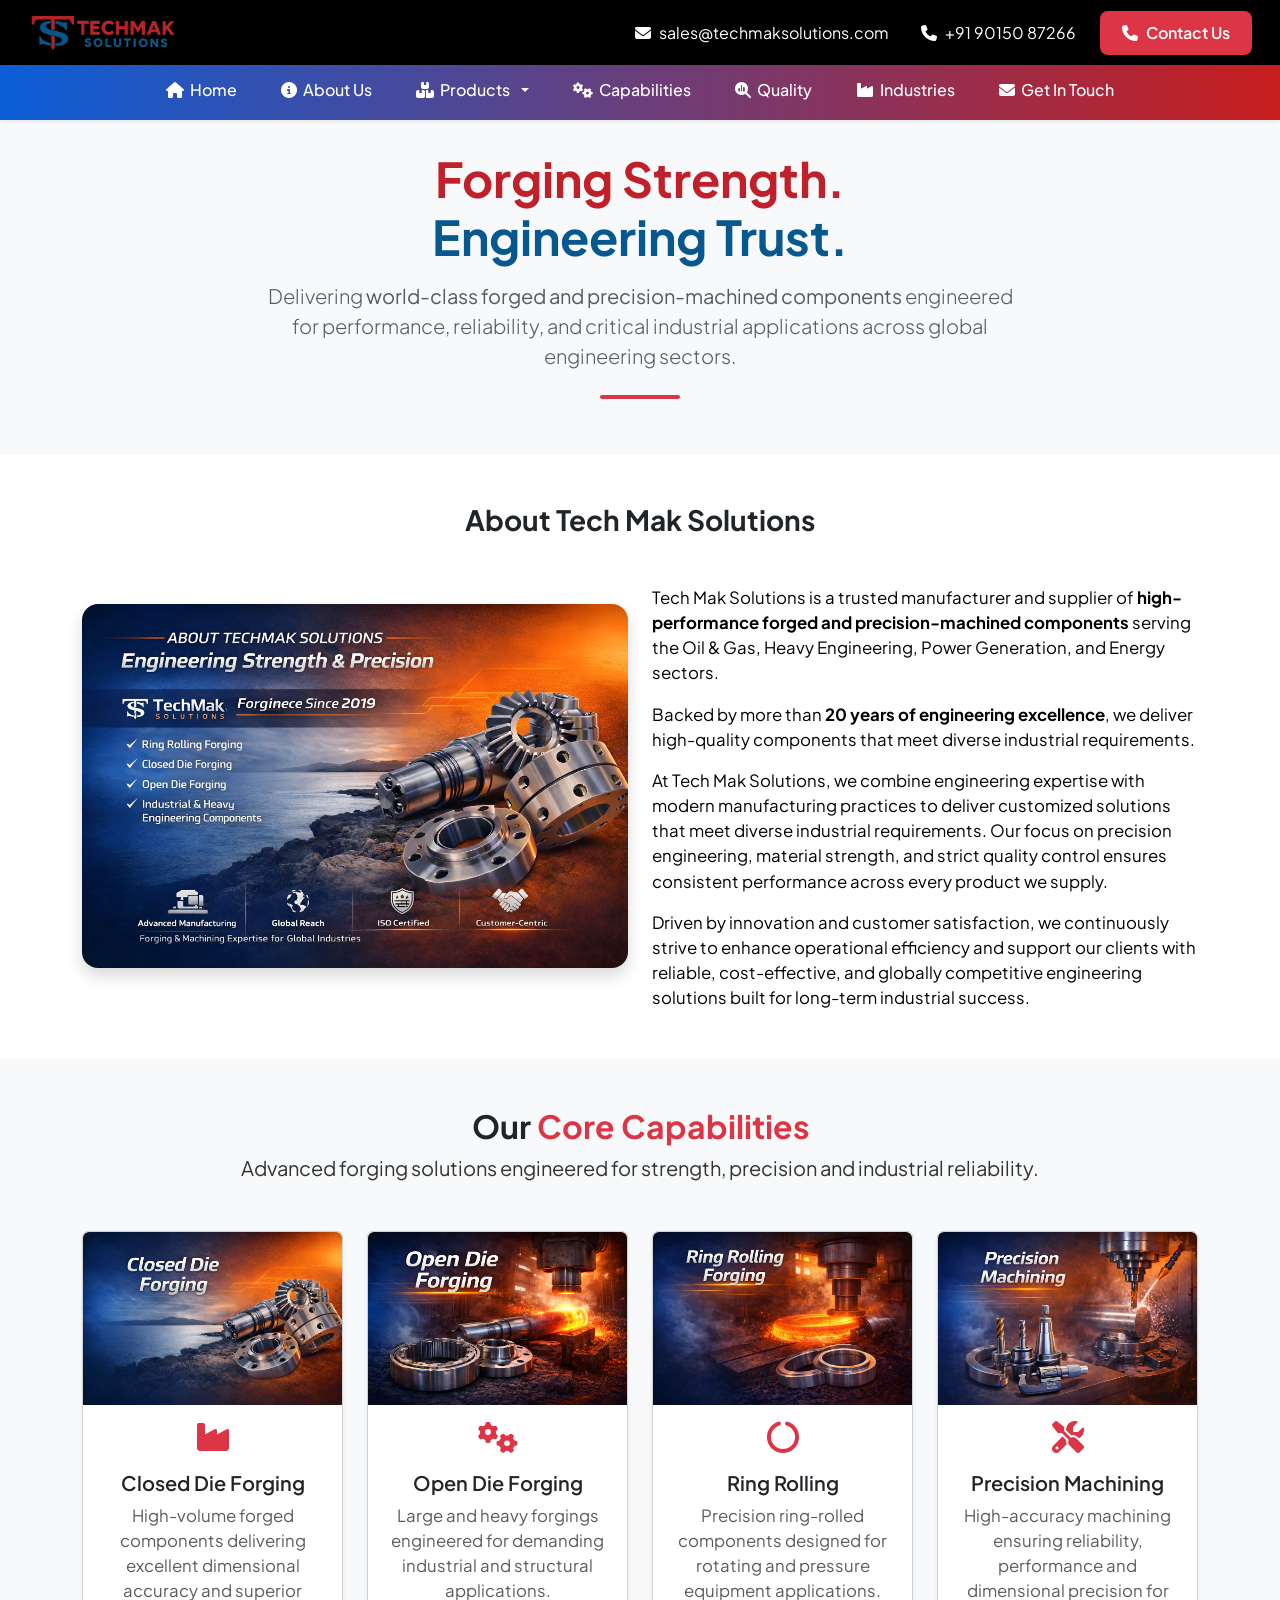
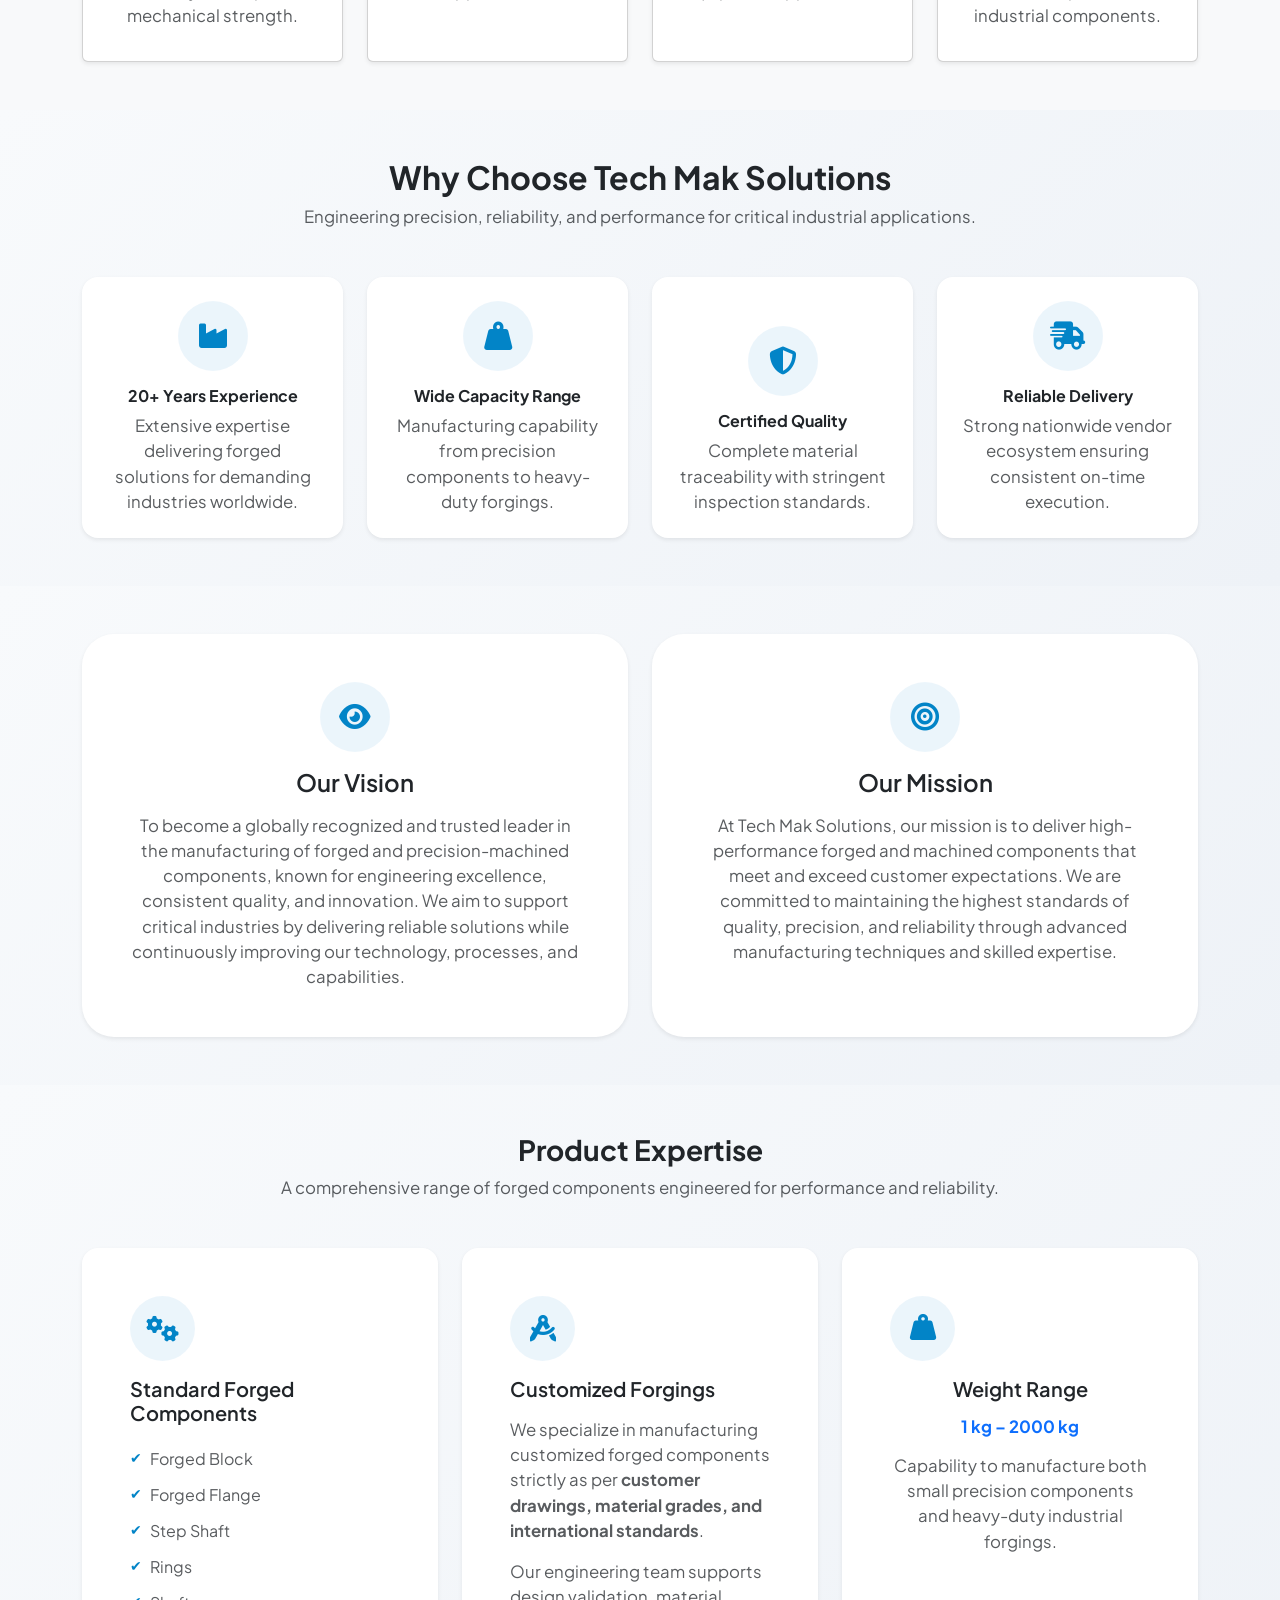
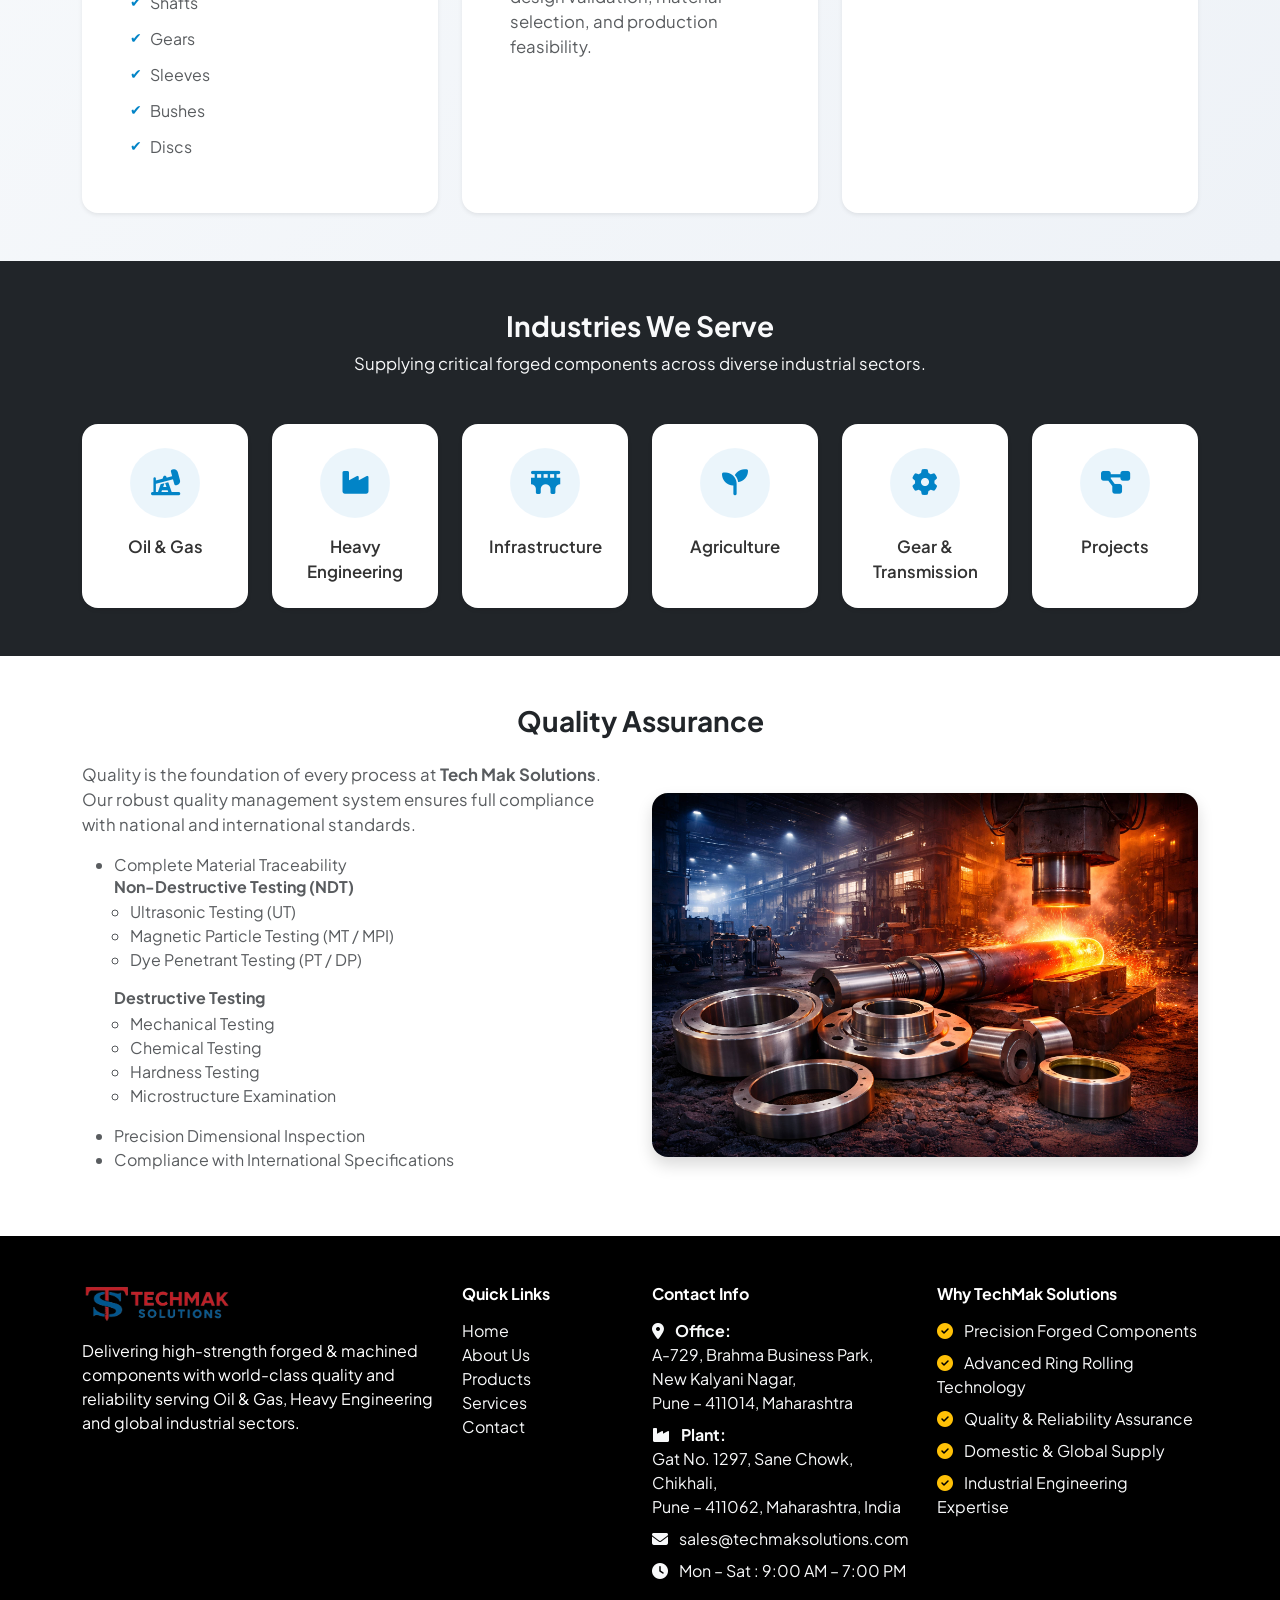
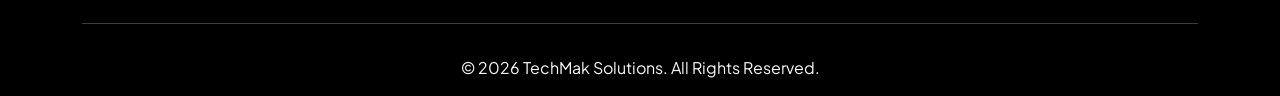
==== about-us.html @ 3b1898fa "Initial commit" ====
<!DOCTYPE html>
<html lang="en">

<head>
    <meta charset="UTF-8">
    <meta name="viewport" content="width=device-width, initial-scale=1.0">

    <title>Tech Mak Solutions – High-Strength Forged & Machined Components with World-Class Quality</title>

    <!-- Favicon -->
    <link rel="icon" type="image/png" sizes="32x32" href="./images/favicon.png">

    <!-- Bootstrap CSS -->
    <link href="https://cdn.jsdelivr.net/npm/bootstrap@5.3.3/dist/css/bootstrap.min.css" rel="stylesheet">

    <!-- Font Awesome -->
    <link rel="stylesheet" href="https://cdnjs.cloudflare.com/ajax/libs/font-awesome/6.5.1/css/all.min.css">

    <!-- Google Font -->
    <link href="https://fonts.googleapis.com/css2?family=Nunito:wght@700&display=swap" rel="stylesheet">
    <link href="https://fonts.googleapis.com/css2?family=Plus+Jakarta+Sans:wght@300;400;500;600;700&display=swap"
        rel="stylesheet">
    <!-- Custom CSS -->
    <link rel="stylesheet" href="./style.css">
    <style>
        /* Premium Background */
        .why-section {
            background: linear-gradient(135deg, #f8fafc, #eef2f7);
        }

        /* Card Design */
        .why-card {
            transition: all .4s ease;
            border: none;
            border-radius: 16px;
        }

        /* Hover Animation */
        .why-card:hover {
            transform: translateY(-10px);
            box-shadow: 0 20px 45px rgba(0, 0, 0, 0.12);
        }

        /* Icon Circle */
        .icon-box {
            width: 70px;
            height: 70px;
            margin: auto;
            display: flex;
            align-items: center;
            justify-content: center;
            border-radius: 50%;
            background: rgba(2, 132, 199, 0.08);
            font-size: 28px;
            color: #0284C7;
            margin-bottom: 15px;
            transition: .4s;
        }

        .why-card:hover .icon-box {
            background: #0284C7;
            color: #fff;
            transform: rotateY(180deg);
        }

        /* Fade Animation */
        .fade-up {
            opacity: 0;
            transform: translateY(40px);
            animation: fadeUp 1s ease forwards;
        }

        .fade-up:nth-child(2) {
            animation-delay: .2s;
        }

        .fade-up:nth-child(3) {
            animation-delay: .4s;
        }

        .fade-up:nth-child(4) {
            animation-delay: .6s;
        }

        @keyframes fadeUp {
            to {
                opacity: 1;
                transform: translateY(0);
            }
        }
    </style>
    <style>
        /* Premium Card */
        .about-card {
            border-radius: 16px;
            transition: all .4s ease;
        }

        .about-card:hover {
            transform: translateY(-10px);
            box-shadow: 0 20px 45px rgba(0, 0, 0, 0.12);
        }

        /* Icon Circle */
        .vm-icon {
            width: 70px;
            height: 70px;
            margin: auto;
            border-radius: 50%;
            display: flex;
            align-items: center;
            justify-content: center;
            background: rgba(2, 132, 199, 0.08);
            color: #0284C7;
            font-size: 28px;
            transition: .4s;
        }

        .about-card:hover .vm-icon {
            background: #0284C7;
            color: #fff;
            transform: scale(1.1);
        }

        /* Animation */
        .fade-up {
            opacity: 0;
            transform: translateY(40px);
            animation: fadeUp 1s ease forwards;
        }

        .fade-up:nth-child(2) {
            animation-delay: .3s;
        }

        @keyframes fadeUp {
            to {
                opacity: 1;
                transform: translateY(0);
            }
        }
    </style>
    <style>
        /* Card */
        .section-card {
            transition: all .4s ease;
            border-radius: 18px;
        }

        .section-card:hover {
            transform: translateY(-10px);
            box-shadow: 0 20px 45px rgba(0, 0, 0, 0.12);
        }

        /* Icon */
        .expert-icon {
            width: 65px;
            height: 65px;
            border-radius: 50%;
            display: flex;
            align-items: center;
            justify-content: center;
            background: rgba(2, 132, 199, 0.08);
            color: #0284C7;
            font-size: 26px;
            transition: .4s;
        }

        .section-card:hover .expert-icon {
            background: #0284C7;
            color: #fff;
            transform: scale(1.1);
        }

        /* List Style */
        .expertise-list li {
            padding: 6px 0;
            position: relative;
            padding-left: 20px;
        }

        .expertise-list li::before {
            content: "✔";
            position: absolute;
            left: 0;
            color: #0284C7;
            font-size: 14px;
        }

        /* Animation */
        .fade-up {
            opacity: 0;
            transform: translateY(40px);
            animation: fadeUp 1s ease forwards;
        }

        .fade-up:nth-child(2) {
            animation-delay: .2s;
        }

        .fade-up:nth-child(3) {
            animation-delay: .4s;
        }

        @keyframes fadeUp {
            to {
                opacity: 1;
                transform: translateY(0);
            }
        }
    </style>

    <style>
        /* CARD */
        .industry-card {
            transition: all .4s ease;
            border-radius: 18px;
        }

        .industry-card:hover {
            transform: translateY(-10px);
            box-shadow: 0 18px 45px rgba(0, 0, 0, 0.12);
        }

        /* ICON STYLE */
        .industry-icon {
            width: 70px;
            height: 70px;
            margin: auto;
            border-radius: 50%;
            display: flex;
            align-items: center;
            justify-content: center;
            font-size: 26px;
            color: #0284C7;
            background: rgba(2, 132, 199, 0.08);
            transition: .4s;
        }

        .industry-card:hover .industry-icon {
            background: #0284C7;
            color: #fff;
            transform: scale(1.1);
        }

        /* ANIMATION */
        .fade-up {
            opacity: 0;
            transform: translateY(40px);
            animation: fadeUp 1s ease forwards;
        }

        .fade-up:nth-child(2) {
            animation-delay: .1s;
        }

        .fade-up:nth-child(3) {
            animation-delay: .2s;
        }

        .fade-up:nth-child(4) {
            animation-delay: .3s;
        }

        .fade-up:nth-child(5) {
            animation-delay: .4s;
        }

        .fade-up:nth-child(6) {
            animation-delay: .5s;
        }

        @keyframes fadeUp {
            to {
                opacity: 1;
                transform: translateY(0);
            }
        }
    </style>

</head>

<body>

    <!-- ================= TOP HEADER ================= -->
    <header id="topHeader" class="bg-black fixed-top">
        <div class="container-fluid">
            <nav class="navbar navbar-expand-lg navbar-dark">
                <a class="navbar-brand" href="./index.html">
                    <img src="./images/logo.png" alt="Logo" width="150" height="40">
                </a>

                <button id="navbarToggler" class="navbar-toggler" type="button" data-bs-toggle="collapse"
                    data-bs-target="#topNav" aria-controls="topNav" aria-expanded="false"
                    aria-label="Toggle navigation">
                    <i class="fa-solid fa-bars"></i>
                </button>

                <div class="collapse navbar-collapse justify-content-end" id="topNav">
                    <div class="navbar-nav text-center text-lg-start gap-2 gap-lg-3">
                        <a href="mailto:info@apexitsolution.in" class="nav-link text-white">
                            <i class="fa-solid fa-envelope"></i> sales@techmaksolutions.com
                        </a>
                        <!-- <a href="mailto:hr@apexitsolution.in" class="nav-link text-white">
                            <i class="fa-solid fa-envelope"></i> hr@teckmaksolution.com
                        </a> -->
                        <a href="tel:+918956889634" class="nav-link text-white">
                            <i class="fa-solid fa-phone"></i> +91 90150 87266
                        </a>
                        <!-- <a href="tel:+918010410293" class="nav-link text-white">
                            <i class="fa-solid fa-phone"></i> +91 XXXXX XXXXX
                        </a> -->
                        <a href="./contact.html" class="btn btn-danger">
                            <i class="fa-solid fa-phone"></i> Contact Us
                        </a>
                    </div>
                </div>
            </nav>
        </div>
    </header>

    <!-- Spacer for fixed header -->
    <div style="height:70px"></div>

    <!-- ================= BOTTOM NAVBAR ================= -->
    <header id="bottomHeader" class="bg-white shadow-sm">
        <div class="container">
            <nav class="navbar navbar-expand-lg navbar-light">
                <!-- Mobile Toggle Button -->
                <button class="navbar-toggler ms-auto" type="button" data-bs-toggle="collapse"
                    data-bs-target="#navbarNav" aria-controls="navbarNav" aria-expanded="false"
                    aria-label="Toggle navigation">
                    <span class="navbar-toggler-icon"></span>
                </button>

                <!-- Navbar Links -->
                <div class="collapse navbar-collapse justify-content-center" id="navbarNav">
                    <ul class="navbar-nav gap-2 gap-lg-3">

                        <!-- Home -->
                        <li class="nav-item">
                            <a class="nav-link text-white" href="index.html">
                                <i class="fa-solid fa-house"></i> Home
                            </a>
                        </li>

                        <!-- About Us -->
                        <li class="nav-item">
                            <a class="nav-link text-white" href="about-us.html">
                                <i class="fa-solid fa-info-circle"></i> About Us
                            </a>
                        </li>

                        <!-- Products (Dropdown) -->
                        <li class="nav-item dropdown">
                            <a class="nav-link dropdown-toggle text-white" href="products.html" id="productsDropdown"
                                role="button" data-bs-toggle="dropdown" aria-expanded="false">
                                <i class="fa-solid fa-boxes-stacked"></i> Products
                            </a>

                            <ul class="dropdown-menu">
                                <li>
                                    <a class="dropdown-item" href="./products/closed-die-forging.html">
                                        Closed Die Forging
                                    </a>
                                </li>
                                <li>
                                    <a class="dropdown-item" href="./products/open-die-forging.html">
                                        Open Die Forging
                                    </a>
                                </li>
                                <li>
                                    <a class="dropdown-item" href="./products/ring-rolling.html">
                                        Ring Rolling Components
                                    </a>
                                </li>
                                <li>
                                    <a class="dropdown-item" href="./products/machined-components.html">
                                        Machined Components
                                    </a>
                                </li>
                                <!-- <li>
                                    <a class="dropdown-item" href="./products/oil-gas-sector-components.html">
                                        Oil & Gas Sector Components
                                    </a>
                                </li> -->

                                <!-- <li>
                                    <a class="dropdown-item" href="./products/material-grades.html">
                                        Material Grades
                                    </a>
                                </li> -->
                            </ul>
                        </li>


                        <!-- capabilities -->
                        <li class="nav-item">
                            <a class="nav-link text-white" href="capabilities.html">
                                <i class="fa-solid fa-cogs"></i> Capabilities
                            </a>
                        </li>
                        <!-- Quality -->
                        <li class="nav-item">
                            <a class="nav-link text-white" href="quality.html">
                                <i class="fa-solid fa-magnifying-glass-chart"></i> Quality
                            </a>
                        </li>



                        <!-- Industries -->
                        <li class="nav-item">
                            <a class="nav-link text-white" href="industries.html">
                                <i class="fa-solid fa-industry"></i> Industries
                            </a>
                        </li>

                        <!-- Contact / Get In Touch -->
                        <li class="nav-item">
                            <a class="nav-link text-white" href="contact.html">
                                <i class="fa-solid fa-envelope"></i> Get In Touch
                            </a>
                        </li>



                    </ul>
                </div>

            </nav>
        </div>
    </header>



    <!-- HERO ABOUT -->
    <section class="about-hero py-5 bg-light mt-4">
        <div class="container text-center py-2">

            <h1 class="display-4 fw-bold mb-3">
                <span class="text" style="color: #C02029;">Forging Strength.</span><br>
                <span class="text" style="color: #06588F;">Engineering Trust.</span>
            </h1>

            <p class="lead fs-5 text-muted mx-auto" style="max-width:750px;">
                Delivering <strong>world-class forged and precision-machined components</strong>
                engineered for performance, reliability, and critical industrial applications
                across global engineering sectors.
            </p>

            <!-- Premium Divider -->
            <div class="mx-auto mt-4" style="width:80px;height:4px;background:#dc3545;border-radius:10px;">
            </div>

        </div>
    </section>

    <!-- ABOUT INTRO -->
    <section class="py-5">
        <div class="container">
            <div class="row align-items-center">
                <h3 class="fw-bold text-center mb-5">
                    About Tech Mak Solutions
                </h3>
                <div class="col-lg-6 mb-4">
                    <img src="images/aboutpage-img.jpeg" class="img-fluid rounded-4 shadow" alt="Forging Industry">
                </div>

                <div class="col-lg-6">



                    <!-- Existing Content -->
                    <p class="text-black">
                        Tech Mak Solutions is a trusted manufacturer and supplier of
                        <strong>high-performance forged and precision-machined components</strong>
                        serving the Oil & Gas, Heavy Engineering, Power Generation, and Energy sectors.
                    </p>

                    <p class="text-black">
                        Backed by more than <strong>20 years of engineering excellence</strong>,
                        we deliver high-quality components that meet diverse industrial requirements.
                    </p>

                    <!-- <p class="text-black">
                        Our advanced forging facilities and strong vendor network across India
                        enable us to provide <strong>superior quality, competitive pricing,
                            and on-time delivery</strong>.
                    </p> -->

                    <!-- Added Premium Content -->
                    <p class="text-black">
                        At Tech Mak Solutions, we combine engineering expertise with modern
                        manufacturing practices to deliver customized solutions that meet
                        diverse industrial requirements. Our focus on precision engineering,
                        material strength, and strict quality control ensures consistent
                        performance across every product we supply.
                    </p>

                    <p class=" text-black mb-0">
                        Driven by innovation and customer satisfaction, we continuously strive
                        to enhance operational efficiency and support our clients with reliable,
                        cost-effective, and globally competitive engineering solutions built
                        for long-term industrial success.
                    </p>

                </div>
            </div>
        </div>
    </section>

    <!-- CAPABILITIES -->
    <section class="py-5 bg-light">

        <div class="container text-center mb-5">
            <h2 class="fw-bold">
                Our <span class="text-danger">Core Capabilities</span>
            </h2>
            <p class=" fs-5">
                Advanced forging solutions engineered for strength,
                precision and industrial reliability.
            </p>
        </div>

        <div class="container">
            <div class="row g-4">

                <!-- Card 1 -->
                <div class="col-md-6 col-lg-3">
                    <div class="card border-1 rounded shadow-sm h-100">

                        <img src="./images/Core Capabilities-2.jpeg" class="card-img-top rounded-top"
                            alt="Closed Die Forging">

                        <div class="card-body text-center">

                            <div class="mb-3">
                                <i class="fa-solid fa-industry fs-2 text-danger"></i>
                            </div>

                            <h5 class="fw-semibold">
                                Closed Die Forging
                            </h5>

                            <p class="text-muted small">
                                High-volume forged components delivering
                                excellent dimensional accuracy and superior
                                mechanical strength.
                            </p>

                        </div>
                    </div>
                </div>

                <!-- Card 2 -->
                <div class="col-md-6 col-lg-3">
                    <div class="card border-1 shadow-sm h-100">

                        <img src="images/Core Capabilities-1.jpeg" class="card-img-top rounded-top"
                            alt="Open Die Forging">

                        <div class="card-body text-center">

                            <div class="mb-3">
                                <i class="fa-solid fa-gears fs-2 text-danger"></i>
                            </div>

                            <h5 class="fw-semibold">
                                Open Die Forging
                            </h5>

                            <p class="text-muted small">
                                Large and heavy forgings engineered for
                                demanding industrial and structural
                                applications.
                            </p>

                        </div>
                    </div>
                </div>

                <!-- Card 3 -->
                <div class="col-md-6 col-lg-3">
                    <div class="card border-1 shadow-sm h-100">

                        <img src="images/Core Capabilities-3.jpeg" class="card-img-top rounded-top" alt="Ring Rolling">

                        <div class="card-body text-center">

                            <div class="mb-3">
                                <i class="fa-solid fa-circle-notch fs-2 text-danger"></i>
                            </div>

                            <h5 class="fw-semibold">
                                Ring Rolling
                            </h5>

                            <p class="text-muted small">
                                Precision ring-rolled components designed
                                for rotating and pressure equipment
                                applications.
                            </p>

                        </div>
                    </div>
                </div>

                <!-- Card 4 -->
                <div class="col-md-6 col-lg-3">
                    <div class="card border-1 shadow-sm h-100">

                        <img src="images/Core Capabilities-4.jpeg" class="card-img-top rounded-top" alt="Machining">

                        <div class="card-body text-center">

                            <div class="mb-3">
                                <i class="fa-solid fa-screwdriver-wrench fs-2 text-danger"></i>
                            </div>

                            <h5 class="fw-semibold">
                                Precision Machining
                            </h5>

                            <p class="text-muted small">
                                High-accuracy machining ensuring reliability,
                                performance and dimensional precision for
                                industrial components.
                            </p>

                        </div>
                    </div>
                </div>

            </div>
        </div>

    </section>

    <!-- WHY CHOOSE US -->
    <section class="py-5 why-section">

        <div class="container text-center mb-5">
            <h2 class="fw-bold">Why Choose Tech Mak Solutions</h2>
            <p class="text-muted">
                Engineering precision, reliability, and performance for critical industrial applications.
            </p>
        </div>

        <div class="container">
            <div class="row g-4 text-center">

                <!-- Card 1 -->
                <div class="col-12 col-sm-6 col-lg-3 fade-up">
                    <div class="card why-card h-100 shadow-sm p-4">
                        <div class="icon-box">
                            <i class="fa-solid fa-industry"></i>
                        </div>
                        <h6 class="fw-bold">20+ Years Experience</h6>
                        <p class="text-muted small mb-0">
                            Extensive expertise delivering forged solutions for demanding industries worldwide.
                        </p>
                    </div>
                </div>

                <!-- Card 2 -->
                <div class="col-12 col-sm-6 col-lg-3 fade-up">
                    <div class="card why-card h-100 shadow-sm p-4">
                        <div class="icon-box">
                            <i class="fa-solid fa-weight-hanging"></i>
                        </div>
                        <h6 class="fw-bold">Wide Capacity Range</h6>
                        <p class="text-muted small mb-0">
                            Manufacturing capability from precision components to heavy-duty forgings.

                        </p>
                    </div>
                </div>

                <!-- Card 3 -->
                <div class="col-12 col-sm-6 col-lg-3 fade-up">
                    <div class="card why-card h-100 shadow-sm p-4">
                        <div class="icon-box">
                            <i class="fa-solid fa-shield-halved"></i>
                        </div>
                        <h6 class="fw-bold">Certified Quality</h6>
                        <p class="text-muted small mb-0">
                            Complete material traceability with stringent inspection standards.
                        </p>
                    </div>
                </div>

                <!-- Card 4 -->
                <div class="col-12 col-sm-6 col-lg-3 fade-up">
                    <div class="card why-card h-100 shadow-sm p-4">
                        <div class="icon-box">
                            <i class="fa-solid fa-truck-fast"></i>
                        </div>
                        <h6 class="fw-bold">Reliable Delivery</h6>
                        <p class="text-muted small mb-0">
                            Strong nationwide vendor ecosystem ensuring consistent on-time execution.
                        </p>
                    </div>
                </div>

            </div>
        </div>

    </section>
    <!-- VISION & MISSION -->
    <section class="py-5" style="background:linear-gradient(135deg,#f8fafc,#eef2f7);">

        <div class="container">
            <div class="row g-4">

                <!-- Vision -->
                <div class="col-12 col-lg-6 fade-up">
                    <div class="p-5 bg-white rounded-5 shadow-sm h-100 about-card text-center">

                        <div class="vm-icon mb-3">
                            <i class="fa-solid fa-eye"></i>
                        </div>

                        <h4 class="fw-semibold mb-3">Our Vision</h4>

                        <p class="text-muted mb-0">
                            To become a globally recognized and trusted leader in the manufacturing of forged and
                            precision-machined components, known for engineering excellence, consistent quality, and
                            innovation. We aim to support critical industries by delivering reliable solutions while
                            continuously improving our technology, processes, and capabilities.

                        </p>

                    </div>
                </div>

                <!-- Mission -->
                <div class="col-12 col-lg-6 fade-up">
                    <div class="p-5 bg-white rounded-5 shadow-sm h-100 about-card text-center">

                        <div class="vm-icon mb-3">
                            <i class="fa-solid fa-bullseye"></i>
                        </div>

                        <h4 class="fw-semibold mb-3">Our Mission</h4>

                        <p class="text-muted mb-0">
                            At Tech Mak Solutions, our mission is to deliver high-performance forged and machined
                            components that meet and exceed customer expectations. We are committed to maintaining the
                            highest standards of quality, precision, and reliability through advanced manufacturing
                            techniques and skilled expertise.


                        </p>

                    </div>
                </div>

            </div>
        </div>

    </section>

    <!-- PRODUCT EXPERTISE -->
    <section class="py-5" style="background:linear-gradient(135deg,#f8fafc,#eef2f7);">

        <div class="container">

            <!-- Heading -->
            <div class="text-center mb-5">
                <h3 class="fw-bold">Product Expertise</h3>
                <p class="text-muted mt-2">
                    A comprehensive range of forged components engineered for performance and reliability.
                </p>
            </div>

            <div class="row g-4">

                <!-- Standard Forged Components -->
                <div class="col-lg-4 fade-up">
                    <div class="bg-white p-5 rounded-4 shadow-sm section-card h-100">

                        <div class="expert-icon mb-3">
                            <i class="fa-solid fa-gears"></i>
                        </div>

                        <h5 class="fw-semibold mb-3">Standard Forged Components</h5>

                        <ul class="text-muted list-unstyled mb-0 expertise-list">
                            <li>Forged Block</li>
                            <li>Forged Flange</li>
                            <li>Step Shaft</li>
                            <li>Rings</li>
                            <li>Shafts</li>
                            <li>Gears</li>
                            <li>Sleeves</li>
                            <li>Bushes</li>
                            <li>Discs</li>
                        </ul>

                    </div>
                </div>

                <!-- Customized Forgings -->
                <div class="col-lg-4 fade-up">
                    <div class="bg-white p-5 rounded-4 shadow-sm section-card h-100">

                        <div class="expert-icon mb-3">
                            <i class="fa-solid fa-drafting-compass"></i>
                        </div>

                        <h5 class="fw-semibold mb-3">Customized Forgings</h5>

                        <p class="text-muted">
                            We specialize in manufacturing customized forged components
                            strictly as per <strong>customer drawings, material grades,
                                and international standards</strong>.
                        </p>

                        <p class="text-muted mb-0">
                            Our engineering team supports design validation, material
                            selection, and production feasibility.
                        </p>

                    </div>
                </div>

                <!-- Weight Range -->
                <div class="col-lg-4 fade-up">
                    <div class="bg-white p-5 rounded-4 shadow-sm section-card h-100 text-center">

                        <div class="expert-icon mb-3">
                            <i class="fa-solid fa-weight-hanging"></i>
                        </div>

                        <h5 class="fw-semibold mb-3">Weight Range</h5>

                        <p class="display-6 fw-bold text-primary">1 kg – 2000 kg</p>

                        <p class="text-muted mb-0">
                            Capability to manufacture both small precision components
                            and heavy-duty industrial forgings.
                        </p>

                    </div>
                </div>

            </div>
        </div>
    </section>



    <!-- INDUSTRIES WE SERVE -->
    <section class="py-5 bg-dark">

        <div class="container">

            <!-- Heading -->
            <div class="text-center mb-5">
                <h3 class="fw-bold text-light">Industries We Serve</h3>
                <p class=" mt-2 text-light">
                    Supplying critical forged components across diverse industrial sectors.
                </p>
            </div>

            <div class="row g-4 text-center justify-content-center">

                <!-- Item -->
                <div class="col-lg-2 col-md-4 col-6 fade-up">
                    <div class="industry-card h-100 p-4 bg-white rounded-4 shadow-sm">
                        <div class="industry-icon">
                            <i class="fa-solid fa-oil-well"></i>
                        </div>
                        <p class="fw-semibold mb-0 mt-3">Oil & Gas</p>
                    </div>
                </div>

                <div class="col-lg-2 col-md-4 col-6 fade-up">
                    <div class="industry-card h-100 p-4 bg-white rounded-4 shadow-sm">
                        <div class="industry-icon">
                            <i class="fa-solid fa-industry"></i>
                        </div>
                        <p class="fw-semibold mb-0 mt-3">Heavy Engineering</p>
                    </div>
                </div>



                <div class="col-lg-2 col-md-4 col-6 fade-up">
                    <div class="industry-card h-100 p-4 bg-white rounded-4 shadow-sm">
                        <div class="industry-icon">
                            <i class="fa-solid fa-bridge"></i>
                        </div>
                        <p class="fw-semibold mb-0 mt-3">Infrastructure</p>
                    </div>
                </div>

                <div class="col-lg-2 col-md-4 col-6 fade-up">
                    <div class="industry-card h-100 p-4 bg-white rounded-4 shadow-sm">
                        <div class="industry-icon">
                            <i class="fa-solid fa-seedling"></i>
                        </div>
                        <p class="fw-semibold mb-0 mt-3">Agriculture</p>
                    </div>
                </div>
                <div class="col-lg-2 col-md-4 col-6 fade-up">
                    <div class="industry-card h-100 p-4 bg-white rounded-4 shadow-sm">
                        <div class="industry-icon">
                            <i class="fa-solid fa-gear"></i>
                        </div>
                        <p class="fw-semibold mb-0 mt-3">Gear & Transmission</p>
                    </div>
                </div>
                <div class="col-lg-2 col-md-4 col-6 fade-up">
                    <div class="industry-card h-100 p-4 bg-white rounded-4 shadow-sm">
                        <div class="industry-icon">
                            <i class="fa-solid fa-diagram-project"></i>
                        </div>
                        <p class="fw-semibold mb-0 mt-3">Projects</p>
                    </div>
                </div>

            </div>

        </div>
    </section>
    <section class="py-5">
        <div class="container">
            <h3 class="fw-bold mb-4 text-center">Quality Assurance</h3>
            <div class="row align-items-center g-4">

                <div class="col-lg-6">

                    <p class="text-muted">
                        Quality is the foundation of every process at <strong>Tech Mak Solutions</strong>.
                        Our robust quality management system ensures full compliance
                        with national and international standards.
                    </p>

                    <ul class="text-muted list-icon">
                        <li>Complete Material Traceability</li>

                        <li class="d-flex align-items-start mb-3">
                            <div>
                                <h6 class="fw-bold mb-1">Non-Destructive Testing (NDT)</h6>
                                <ul class="mb-0 text-muted ps-3">
                                    <li>Ultrasonic Testing (UT)</li>
                                    <li>Magnetic Particle Testing (MT / MPI)</li>
                                    <li>Dye Penetrant Testing (PT / DP)</li>
                                </ul>
                            </div>
                        </li>

                        <li class="d-flex align-items-start mb-3">
                            <div>
                                <h6 class="fw-bold mb-1">Destructive Testing</h6>
                                <ul class="mb-0 text-muted ps-3">
                                    <li>Mechanical Testing</li>
                                    <li>Chemical Testing</li>
                                    <li>Hardness Testing</li>
                                    <li>Microstructure Examination</li>
                                </ul>
                            </div>
                        </li>

                        <li>Precision Dimensional Inspection</li>
                        <li>Compliance with International Specifications</li>
                    </ul>
                </div>

                <div class="col-lg-6">
                    <img src="images/about-quality-assurance.jpeg" class="img-fluid rounded-4 shadow"
                        alt="Quality Inspection">
                </div>

            </div>
        </div>
    </section>




    <footer class="bg-black text-light pt-5">
        <div class="container">

            <div class="row">

                <!-- About Company -->
                <div class="col-lg-4 col-md-6 mb-4">
                    <div class="d-flex align-items-center mb-3">
                        <img src="./images/logo.png" alt="TechMak Solutions Logo" style="width:150px;height:auto;"
                            class="me-2">
                        <!-- <h5 class="fw-bold text-white mb-0">
                            TechMak Solutions
                        </h5> -->
                    </div>

                    <p class="text-white">
                        Delivering high-strength forged & machined components with
                        world-class quality and reliability serving Oil & Gas,
                        Heavy Engineering and global industrial sectors.
                    </p>
                </div>


                <!-- Quick Links -->
                <div class="col-lg-2 col-md-6 mb-4">
                    <h6 class="fw-bold text-white mb-3">Quick Links</h6>
                    <ul class="list-unstyled">
                        <li><a href="./index.html" class="text-light text-decoration-none">Home</a></li>
                        <li><a href="./about-us.html" class="text-light text-decoration-none">About Us</a></li>
                        <li><a href="./products/closed-die-forging.html"
                                class="text-light text-decoration-none">Products</a></li>
                        <li><a href="./quality.html" class="text-light text-decoration-none">Services</a></li>
                        <li><a href="./contact.html" class="text-light text-decoration-none">Contact</a></li>
                    </ul>
                </div>

                <!-- Contact Info -->
                <!-- Contact Info -->
                <div class="col-lg-3 col-md-6 mb-4">
                    <h6 class="fw-bold text-white mb-3">Contact Info</h6>

                    <p class="mb-2">
                        <i class="fa-solid fa-location-dot me-2"></i>
                        <strong>Office:</strong><br>
                        A-729, Brahma Business Park,<br>
                        New Kalyani Nagar,<br>
                        Pune – 411014, Maharashtra
                    </p>

                    <p class="mb-2">
                        <i class="fa-solid fa-industry me-2"></i>
                        <strong>Plant:</strong><br>
                        Gat No. 1297, Sane Chowk, Chikhali,<br>
                        Pune – 411062, Maharashtra, India
                    </p>
                    <p class="mb-2">
                        <i class="fa-solid fa-envelope me-2"></i>
                        sales@techmaksolutions.com
                    </p>

                    <p class="mb-0">
                        <i class="fa-solid fa-clock me-2"></i>
                        Mon – Sat : 9:00 AM – 7:00 PM
                    </p>
                </div>

                <!-- Why TechMak Solutions -->
                <div class="col-lg-3 col-md-6 mb-4">
                    <h6 class="fw-bold text-white mb-3">Why TechMak Solutions</h6>

                    <ul class="list-unstyled text-light">

                        <li class="mb-2">
                            <i class="fa-solid fa-circle-check text-warning me-2"></i>
                            Precision Forged Components
                        </li>

                        <li class="mb-2">
                            <i class="fa-solid fa-circle-check text-warning me-2"></i>
                            Advanced Ring Rolling Technology
                        </li>

                        <li class="mb-2">
                            <i class="fa-solid fa-circle-check text-warning me-2"></i>
                            Quality & Reliability Assurance
                        </li>

                        <li class="mb-2">
                            <i class="fa-solid fa-circle-check text-warning me-2"></i>
                            Domestic & Global Supply
                        </li>

                        <li class="mb-0">
                            <i class="fa-solid fa-circle-check text-warning me-2"></i>
                            Industrial Engineering Expertise
                        </li>

                    </ul>
                </div>

            </div>

            <hr class="border-light">

            <!-- Footer Bottom -->
            <div class="row">
                <div class="col-12 text-center py-3">
                    © 2026 TechMak Solutions. All Rights Reserved.
                </div>
            </div>

        </div>
    </footer>




















    <!-- ================= BOOTSTRAP JS ================= -->
    <script src="https://cdn.jsdelivr.net/npm/bootstrap@5.3.3/dist/js/bootstrap.bundle.min.js"></script>

    <!-- Toggle icon change -->
    <script>
        document.addEventListener('shown.bs.collapse', function (e) {
            if (e.target.id === 'topNav') {
                document.querySelector('#navbarToggler i')
                    .classList.replace('fa-bars', 'fa-times');
            }
        });

        document.addEventListener('hidden.bs.collapse', function (e) {
            if (e.target.id === 'topNav') {
                document.querySelector('#navbarToggler i')
                    .classList.replace('fa-times', 'fa-bars');
            }
        });
    </script>
    <script src="https://unpkg.com/aos@2.3.1/dist/aos.js"></script>
    <script>
        AOS.init({ duration: 900, once: true });
    </script>


</body>

</html>
---- style.css ----
/* ================= GLOBAL RESET ================= */
/* ================= GLOBAL RESET ================= */

* {
    margin: 0;
    padding: 0;
    box-sizing: border-box;
}

html,
body {
    overflow-x: hidden;
}

body {
    font-family: "Plus Jakarta Sans", sans-serif;
}

/* ================= IMAGE FIX ================= */

img {
    max-width: 100%;
    height: auto;
    display: block;
}

/* Fix Bootstrap row overflow */
/* .row {
    margin-left: 0;
    margin-right: 0;
} */
.hero-bg {
    position: relative;
    background: url("images/hero-bg.png") center/cover no-repeat;
    min-height: 100vh;
    display: flex;
    align-items: center;
}

/* LEFT SIDE OVERLAY */
.hero-bg::before {
    content: "";
    position: absolute;
    top: 0;
    left: 0;
    width: 100%;
    height: 100%;

    /* left dark gradient */
    background: linear-gradient(to right,
            rgba(0, 0, 0, 0.75) 0%,
            rgba(0, 0, 0, 0.6) 35%,
            rgba(0, 0, 0, 0.3) 60%,
            rgba(0, 0, 0, 0) 100%);
}

/* keep content above overlay */
.hero-bg .container {
    position: relative;
    z-index: 2;
}

/* ================= TOP HEADER ================= */

#topHeader {
    position: fixed;
    top: 0;
    left: 0;
    width: 100%;
    z-index: 1030;
    background: #000;
    padding: 0 1rem;
}

#topHeader a {
    text-decoration: none;
    display: inline-flex;
    align-items: center;
    gap: 8px;
    color: #fff;
}

/* ================= NAVBAR TOGGLER ================= */

.navbar-toggler {
    border: none;
    color: #fff;
    box-shadow: none !important;
}

.navbar-toggler:focus {
    outline: none;
    box-shadow: none;
}

/* ================= BOTTOM NAVBAR ================= */

#bottomHeader {
    position: fixed;
    top: 60px;
    left: 0;
    width: 100%;
    z-index: 1029;
    background: linear-gradient(90deg, #0B5ED7 0%, #C81E1E 100%);
}

#bottomHeader .nav-link {
    display: inline-flex;
    align-items: center;
    gap: 6px;
    padding: 10px 14px;
    font-weight: 500;
    color: #fff;
    transition: 0.3s;
}

#bottomHeader .nav-link.active {
    color: #FFE082 !important;
}

#bottomHeader .dropdown-menu {
    border: none;
    border-radius: 12px;
    margin-top: 0.75rem;
    box-shadow: 0 10px 25px rgba(0, 0, 0, 0.15);
}

#bottomHeader .dropdown-item {
    color: #000;
    padding: 8px 14px;
    font-weight: 500;
}

/* Desktop hover dropdown */

@media(min-width:992px) {

    .nav-item.dropdown:hover .dropdown-menu {
        display: block;
    }

}

/* ================= MOBILE NAVBAR ================= */

@media(max-width:768px) {

    #bottomHeader {
        top: 56px;
    }

    .navbar-nav {
        background: linear-gradient(180deg, #0B5ED7, #C81E1E);
        border-radius: 12px;
        padding: 12px;
    }

}

/* ================= HERO SECTION ================= */

.hero-bg {
    position: relative;
    background-image: url("images/hero-bg.png");
    background-size: cover;
    background-position: center;
    background-repeat: no-repeat;
    min-height: 100vh;
    display: flex;
    align-items: center;
}

/* overlay */

.hero-bg::before {
    content: "";
    position: absolute;
    top: 0;
    left: 0;
    width: 100%;
    height: 100%;
}

/* keep hero content above overlay */

.hero-bg .container {
    position: relative;
    z-index: 2;
}

/* Tablet */

@media(max-width:992px) {

    .hero-bg {
        min-height: 90vh;
        padding: 120px 20px 80px;
    }

}

/* Mobile */

@media(max-width:768px) {

    .hero-bg {
        min-height: auto;
        padding: 140px 20px 80px;
        background-size: cover;
        background-position: center;
    }

}

/* Small Mobile */

@media(max-width:480px) {

    .hero-bg {
        padding: 150px 15px 60px;
    }

}

/* ================= HERO CONTENT ================= */

section.py-5 {
    padding-top: 100px;
    padding-bottom: 80px;
}

section.py-5 h1 {
    font-weight: 900;
    font-size: 3rem;
}

section.py-5 p {
    font-size: 1.05rem;
    color: #333;
}

/* ================= BUTTONS ================= */

.btn-danger {
    background: #dc3545;
    border: none;
    padding: 10px 22px;
    font-weight: 600;
    border-radius: 8px;
    transition: 0.3s;
}

.btn-danger:hover {
    transform: translateY(-3px);
    box-shadow: 0 8px 20px rgba(220, 53, 69, 0.4);
}

.btn-outline-primary {
    color: #0284C7;
    border: 2px solid #0284C7;
    padding: 10px 22px;
    font-weight: 600;
    border-radius: 8px;
}

.btn-outline-primary:hover {
    background: #0284C7;
    color: #fff;
    transform: translateY(-3px);
    box-shadow: 0 8px 20px rgba(2, 132, 199, 0.3);
}

/* ================= GALLERY ================= */

.gallery-card {
    position: relative;
    overflow: hidden;
    border-radius: 12px;
    cursor: pointer;
    transition: 0.4s;
    box-shadow: 0 6px 15px rgba(0, 0, 0, 0.08);
}

.gallery-card img {
    width: 100%;
    transition: 0.4s;
}

.gallery-card:hover img {
    transform: scale(1.08);
}

.gallery-overlay {
    position: absolute;
    bottom: 0;
    left: 0;
    right: 0;
    background: rgba(3, 87, 142, 0.8);
    color: #fff;
    padding: 12px 15px;
    text-align: center;
    opacity: 0;
    transform: translateY(20px);
    transition: 0.3s;
}

.gallery-card:hover .gallery-overlay {
    opacity: 1;
    transform: translateY(0);
}

.gallery-overlay h6 {
    margin: 0;
    font-size: 0.95rem;
    font-weight: 600;
}

/* ================= CORE CARDS ================= */

.core-card {
    transition: 0.3s;
    border-radius: 16px;
}

.core-card:hover {
    transform: translateY(-8px);
    box-shadow: 0 15px 35px rgba(0, 0, 0, 0.15);
}

/* ================= ICON ================= */

.icon {
    width: 45px;
    height: 45px;
    font-size: 1.1rem;
}

/* ================= CHOOSE CARD ================= */

.choose-card {
    transition: 0.3s;
}

.choose-card:hover {
    transform: translateY(-6px);
    box-shadow: 0 15px 35px rgba(0, 0, 0, 0.1);
}

/* ================= SMALL DEVICE FIX ================= */

@media(max-width:767px) {

    .icon {
        width: 40px;
        height: 40px;
        font-size: 1rem;
    }

}
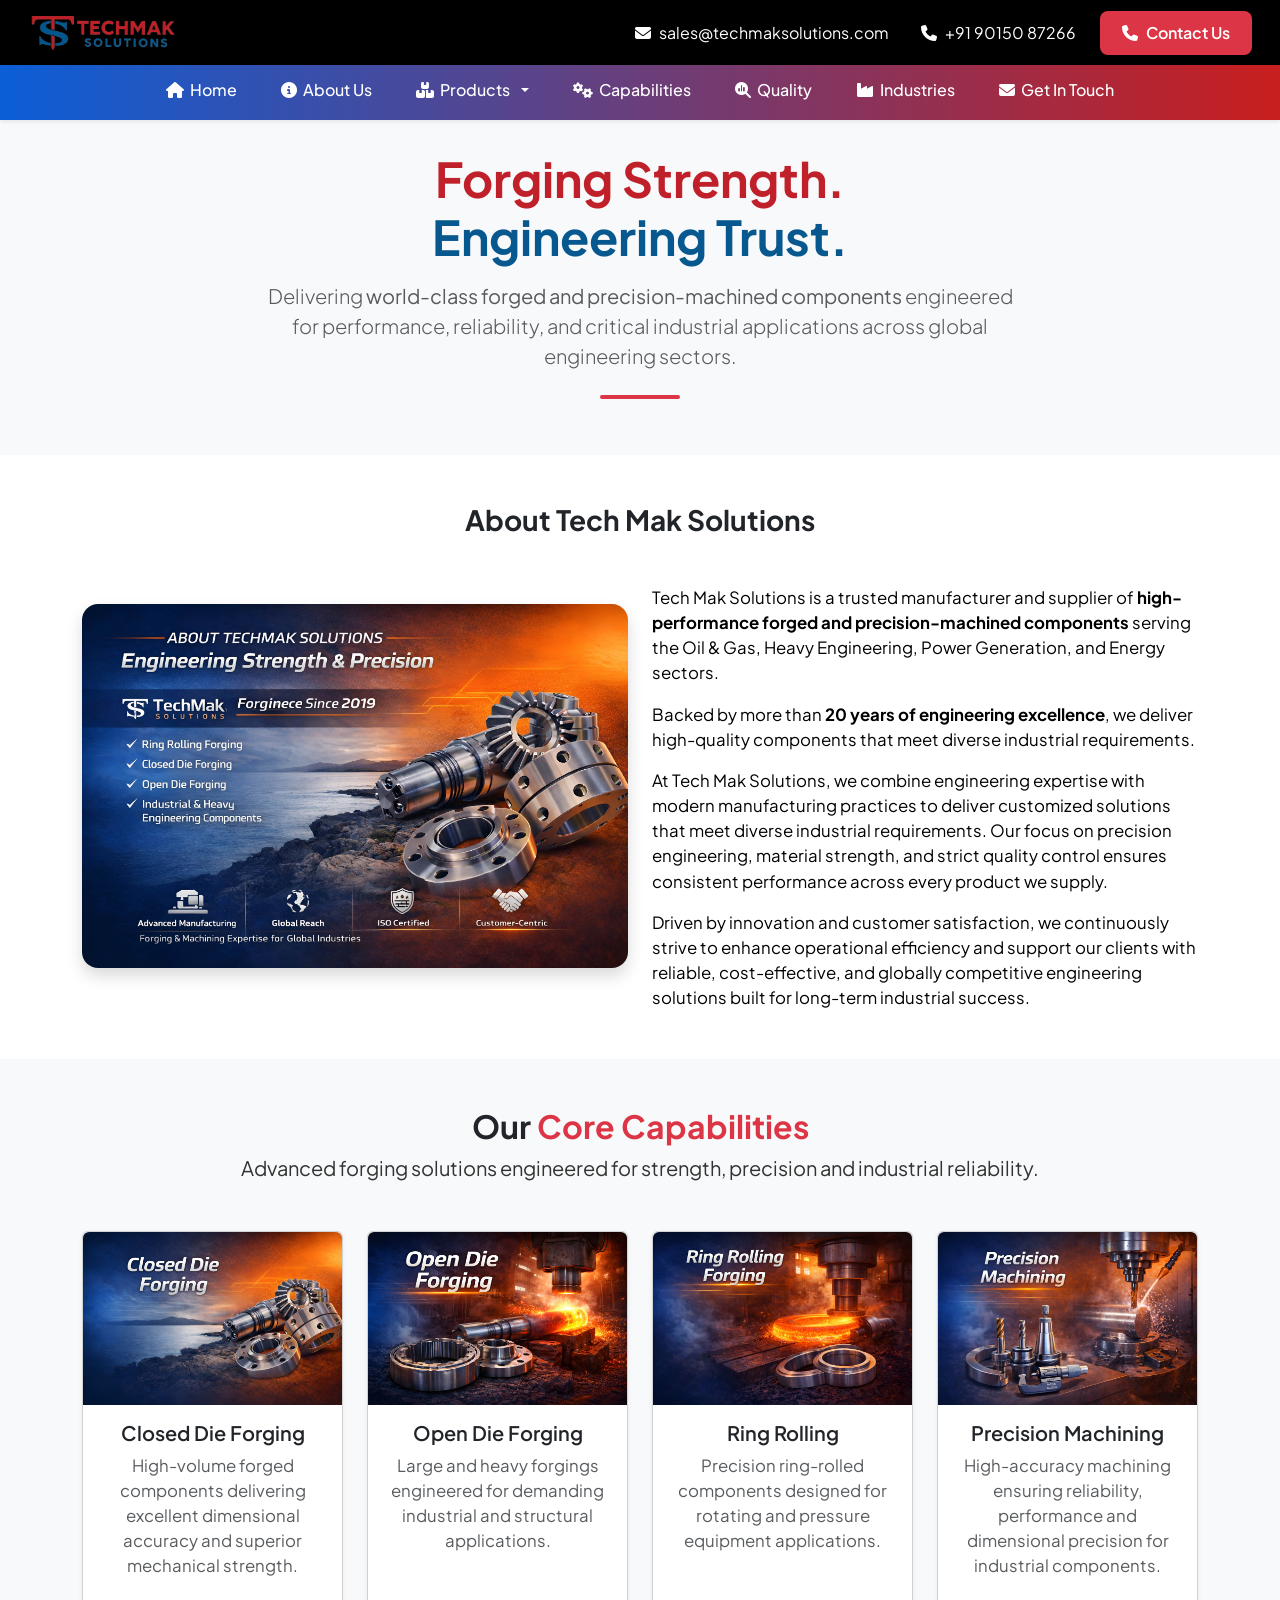
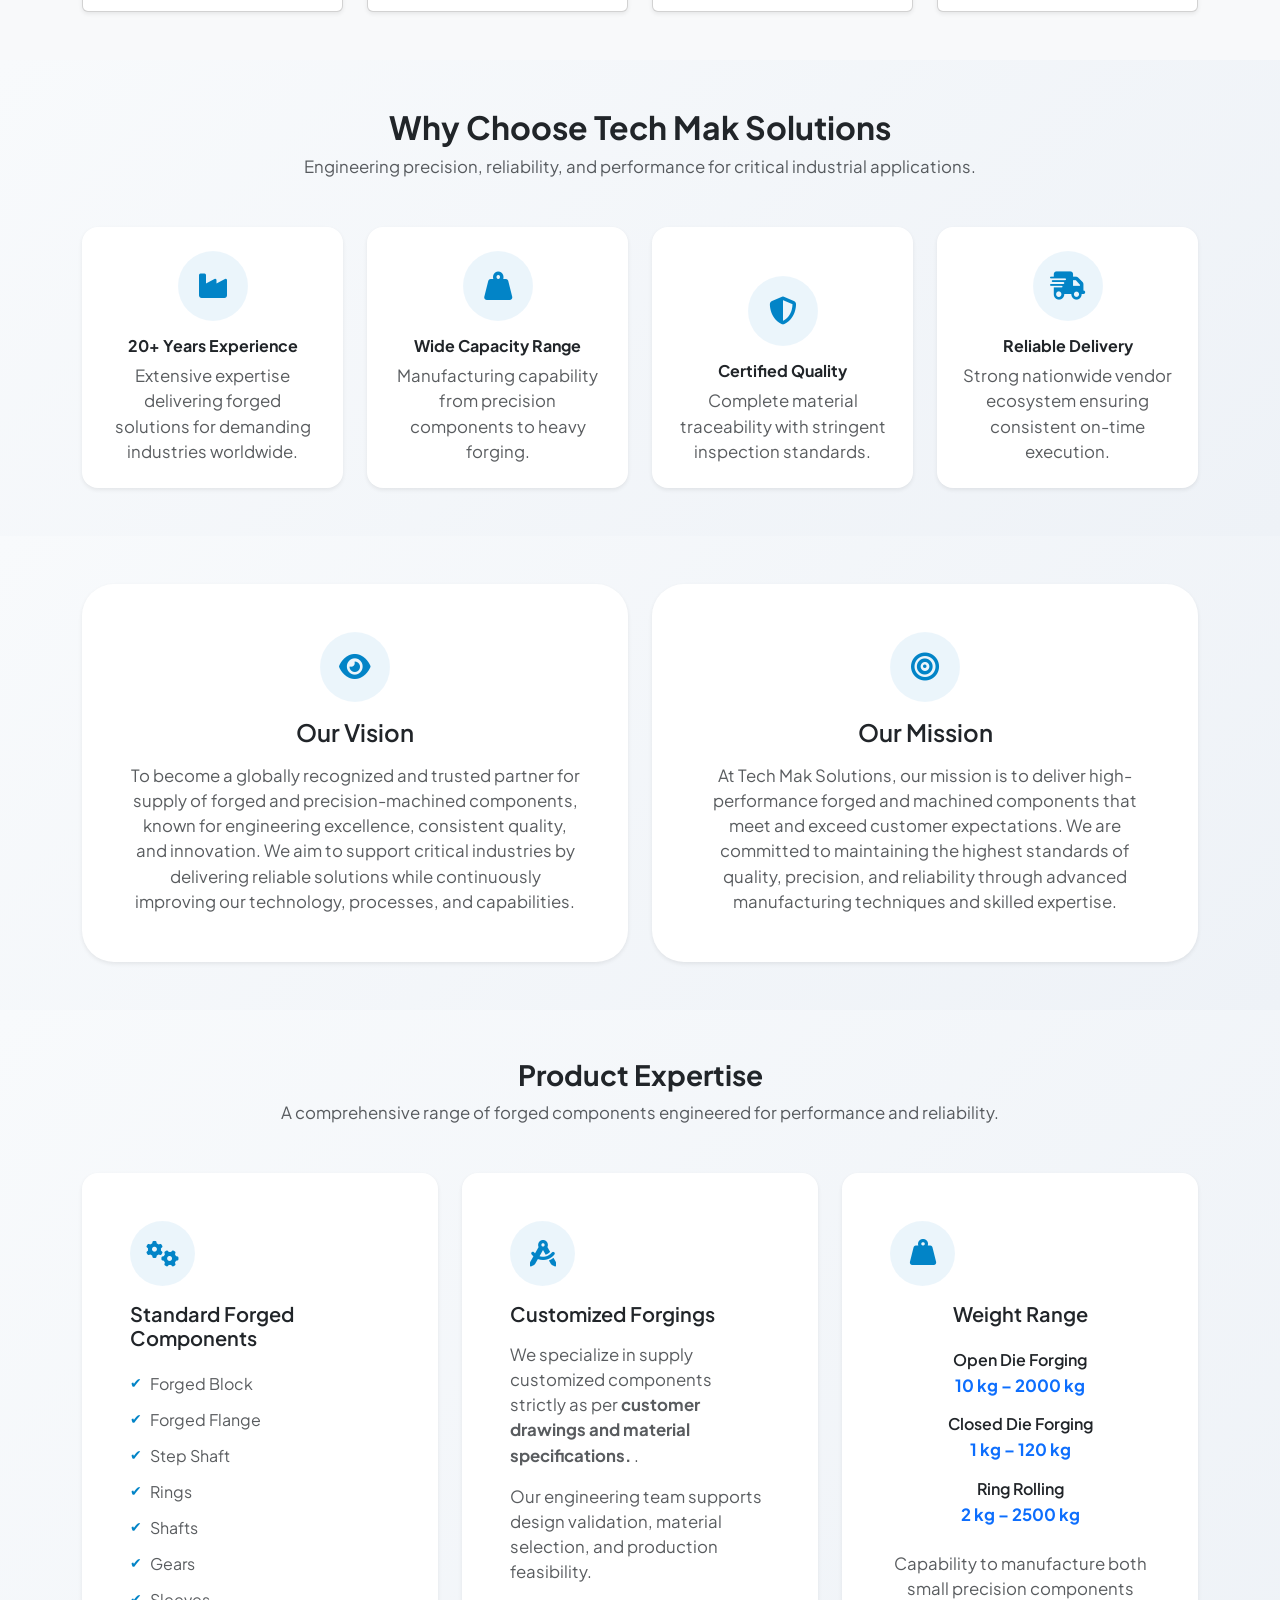
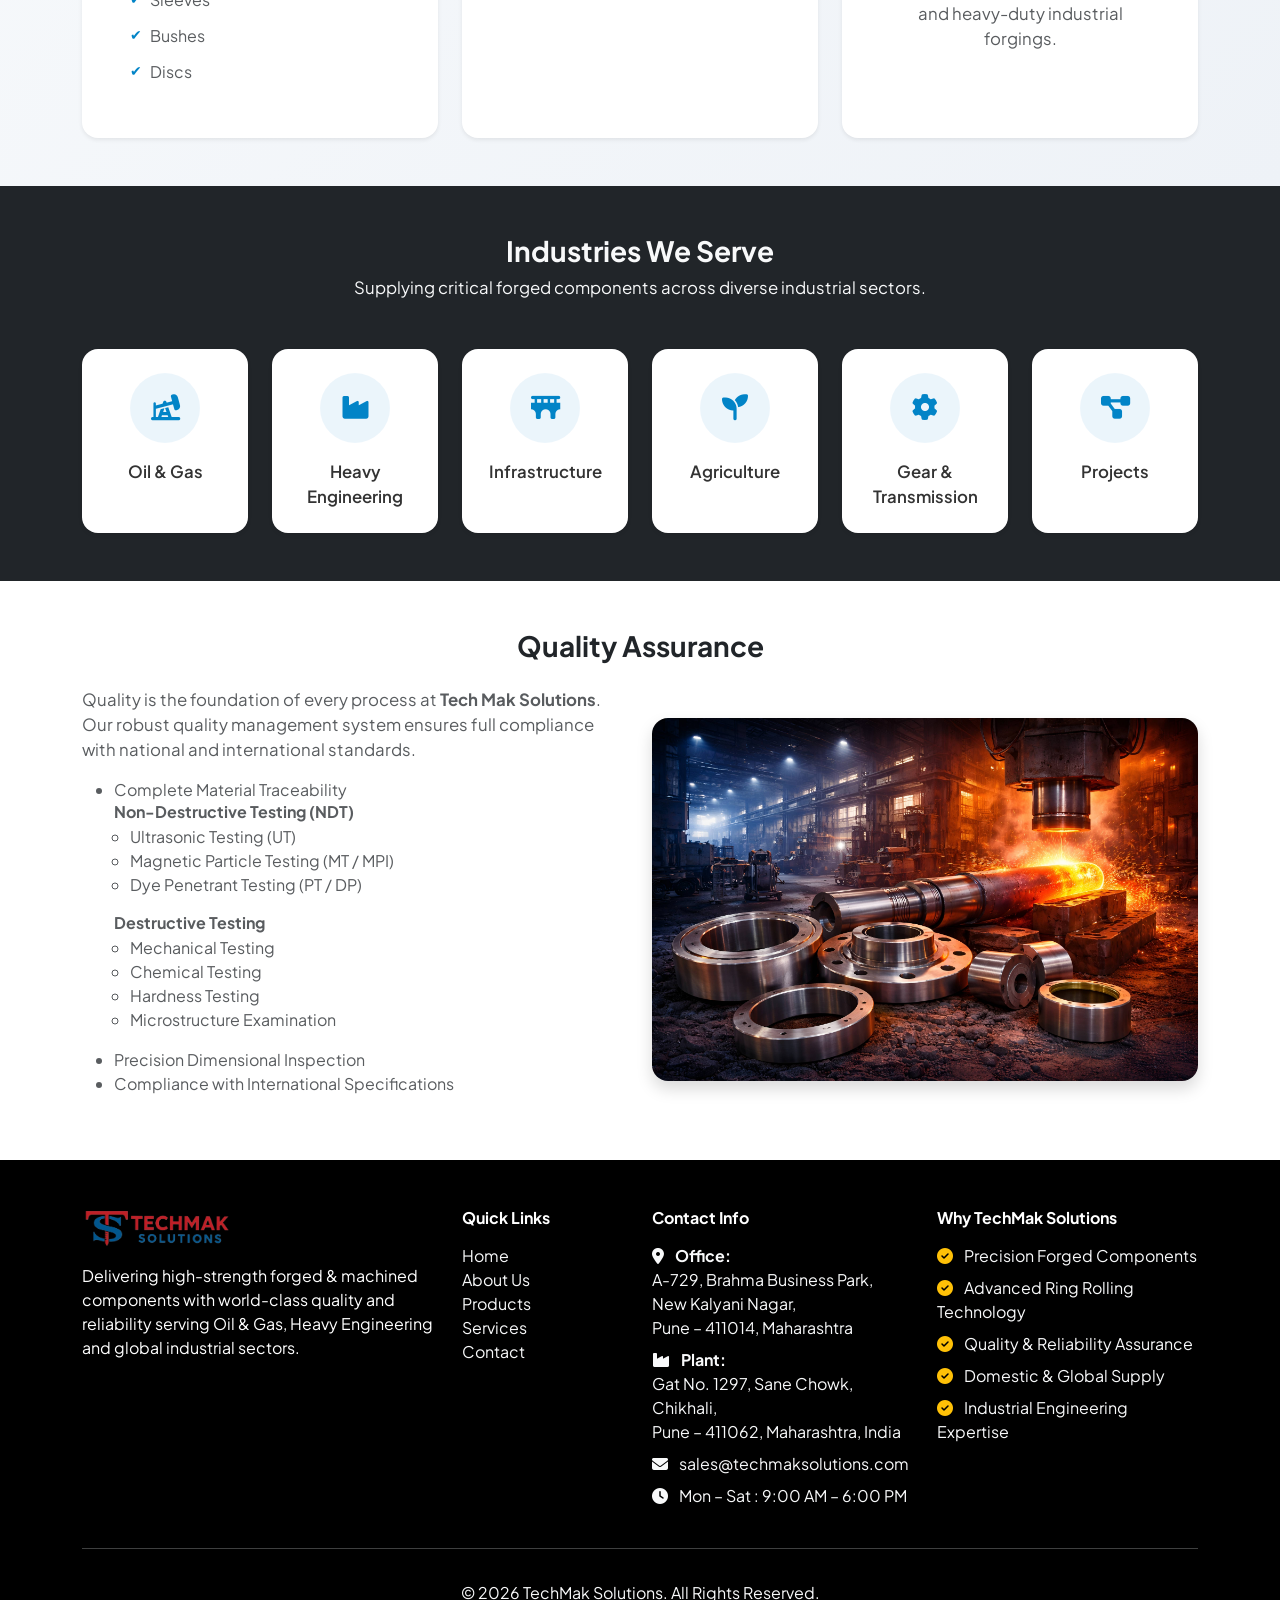
==== commit f88d4c2e: "changes updated" ====
--- a/about-us.html
+++ b/about-us.html
@@ -535,9 +535,9 @@
 
                         <div class="card-body text-center">
 
-                            <div class="mb-3">
+                            <!-- <div class="mb-3">
                                 <i class="fa-solid fa-industry fs-2 text-danger"></i>
-                            </div>
+                            </div> -->
 
                             <h5 class="fw-semibold">
                                 Closed Die Forging
@@ -562,9 +562,9 @@
 
                         <div class="card-body text-center">
 
-                            <div class="mb-3">
+                            <!-- <div class="mb-3">
                                 <i class="fa-solid fa-gears fs-2 text-danger"></i>
-                            </div>
+                            </div> -->
 
                             <h5 class="fw-semibold">
                                 Open Die Forging
@@ -588,9 +588,9 @@
 
                         <div class="card-body text-center">
 
-                            <div class="mb-3">
+                            <!-- <div class="mb-3">
                                 <i class="fa-solid fa-circle-notch fs-2 text-danger"></i>
-                            </div>
+                            </div> -->
 
                             <h5 class="fw-semibold">
                                 Ring Rolling
@@ -601,7 +601,6 @@
                                 for rotating and pressure equipment
                                 applications.
                             </p>
-
                         </div>
                     </div>
                 </div>
@@ -614,9 +613,9 @@
 
                         <div class="card-body text-center">
 
-                            <div class="mb-3">
+                            <!-- <div class="mb-3">
                                 <i class="fa-solid fa-screwdriver-wrench fs-2 text-danger"></i>
-                            </div>
+                            </div> -->
 
                             <h5 class="fw-semibold">
                                 Precision Machining
@@ -671,7 +670,7 @@
                         </div>
                         <h6 class="fw-bold">Wide Capacity Range</h6>
                         <p class="text-muted small mb-0">
-                            Manufacturing capability from precision components to heavy-duty forgings.
+                            Manufacturing capability from precision components to heavy forging.
 
                         </p>
                     </div>
@@ -724,7 +723,7 @@
                         <h4 class="fw-semibold mb-3">Our Vision</h4>
 
                         <p class="text-muted mb-0">
-                            To become a globally recognized and trusted leader in the manufacturing of forged and
+                            To become a globally recognized and trusted partner for supply of forged and
                             precision-machined components, known for engineering excellence, consistent quality, and
                             innovation. We aim to support critical industries by delivering reliable solutions while
                             continuously improving our technology, processes, and capabilities.
@@ -812,9 +811,9 @@
                         <h5 class="fw-semibold mb-3">Customized Forgings</h5>
 
                         <p class="text-muted">
-                            We specialize in manufacturing customized forged components
-                            strictly as per <strong>customer drawings, material grades,
-                                and international standards</strong>.
+                            We specialize in supply customized components
+                            strictly as per <strong>customer drawings and material specifications.
+                            </strong>.
                         </p>
 
                         <p class="text-muted mb-0">
@@ -833,9 +832,22 @@
                             <i class="fa-solid fa-weight-hanging"></i>
                         </div>
 
-                        <h5 class="fw-semibold mb-3">Weight Range</h5>
-
-                        <p class="display-6 fw-bold text-primary">1 kg – 2000 kg</p>
+                        <h5 class="fw-semibold mb-4">Weight Range</h5>
+
+                        <div class="mb-3">
+                            <h6 class="fw-semibold text-dark mb-1">Open Die Forging</h6>
+                            <p class="text-primary fw-bold mb-2">10 kg – 2000 kg</p>
+                        </div>
+
+                        <div class="mb-3">
+                            <h6 class="fw-semibold text-dark mb-1">Closed Die Forging</h6>
+                            <p class="text-primary fw-bold mb-2">1 kg – 120 kg</p>
+                        </div>
+
+                        <div class="mb-4">
+                            <h6 class="fw-semibold text-dark mb-1">Ring Rolling</h6>
+                            <p class="text-primary fw-bold mb-2">2 kg – 2500 kg</p>
+                        </div>
 
                         <p class="text-muted mb-0">
                             Capability to manufacture both small precision components
@@ -844,7 +856,6 @@
 
                     </div>
                 </div>
-
             </div>
         </div>
     </section>
@@ -1043,7 +1054,7 @@
 
                     <p class="mb-0">
                         <i class="fa-solid fa-clock me-2"></i>
-                        Mon – Sat : 9:00 AM – 7:00 PM
+                        Mon – Sat : 9:00 AM – 6:00 PM
                     </p>
                 </div>
 
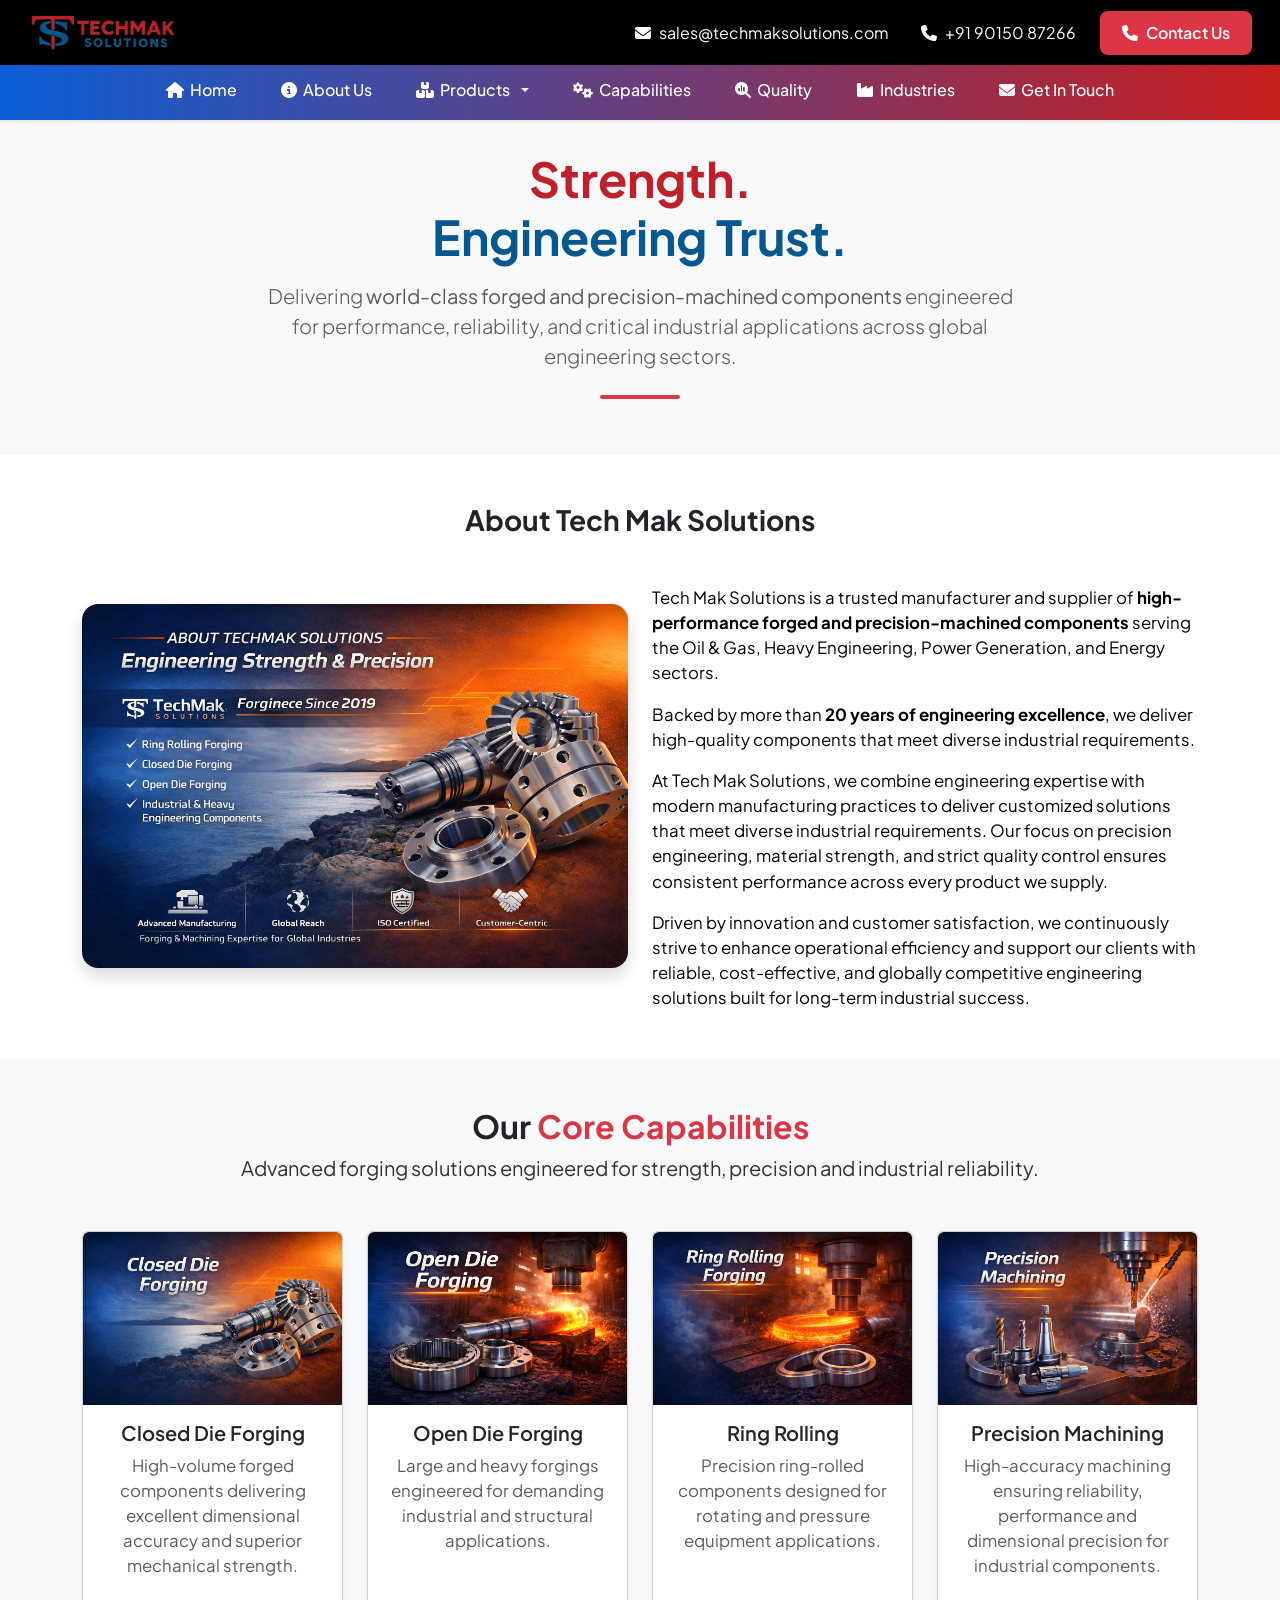
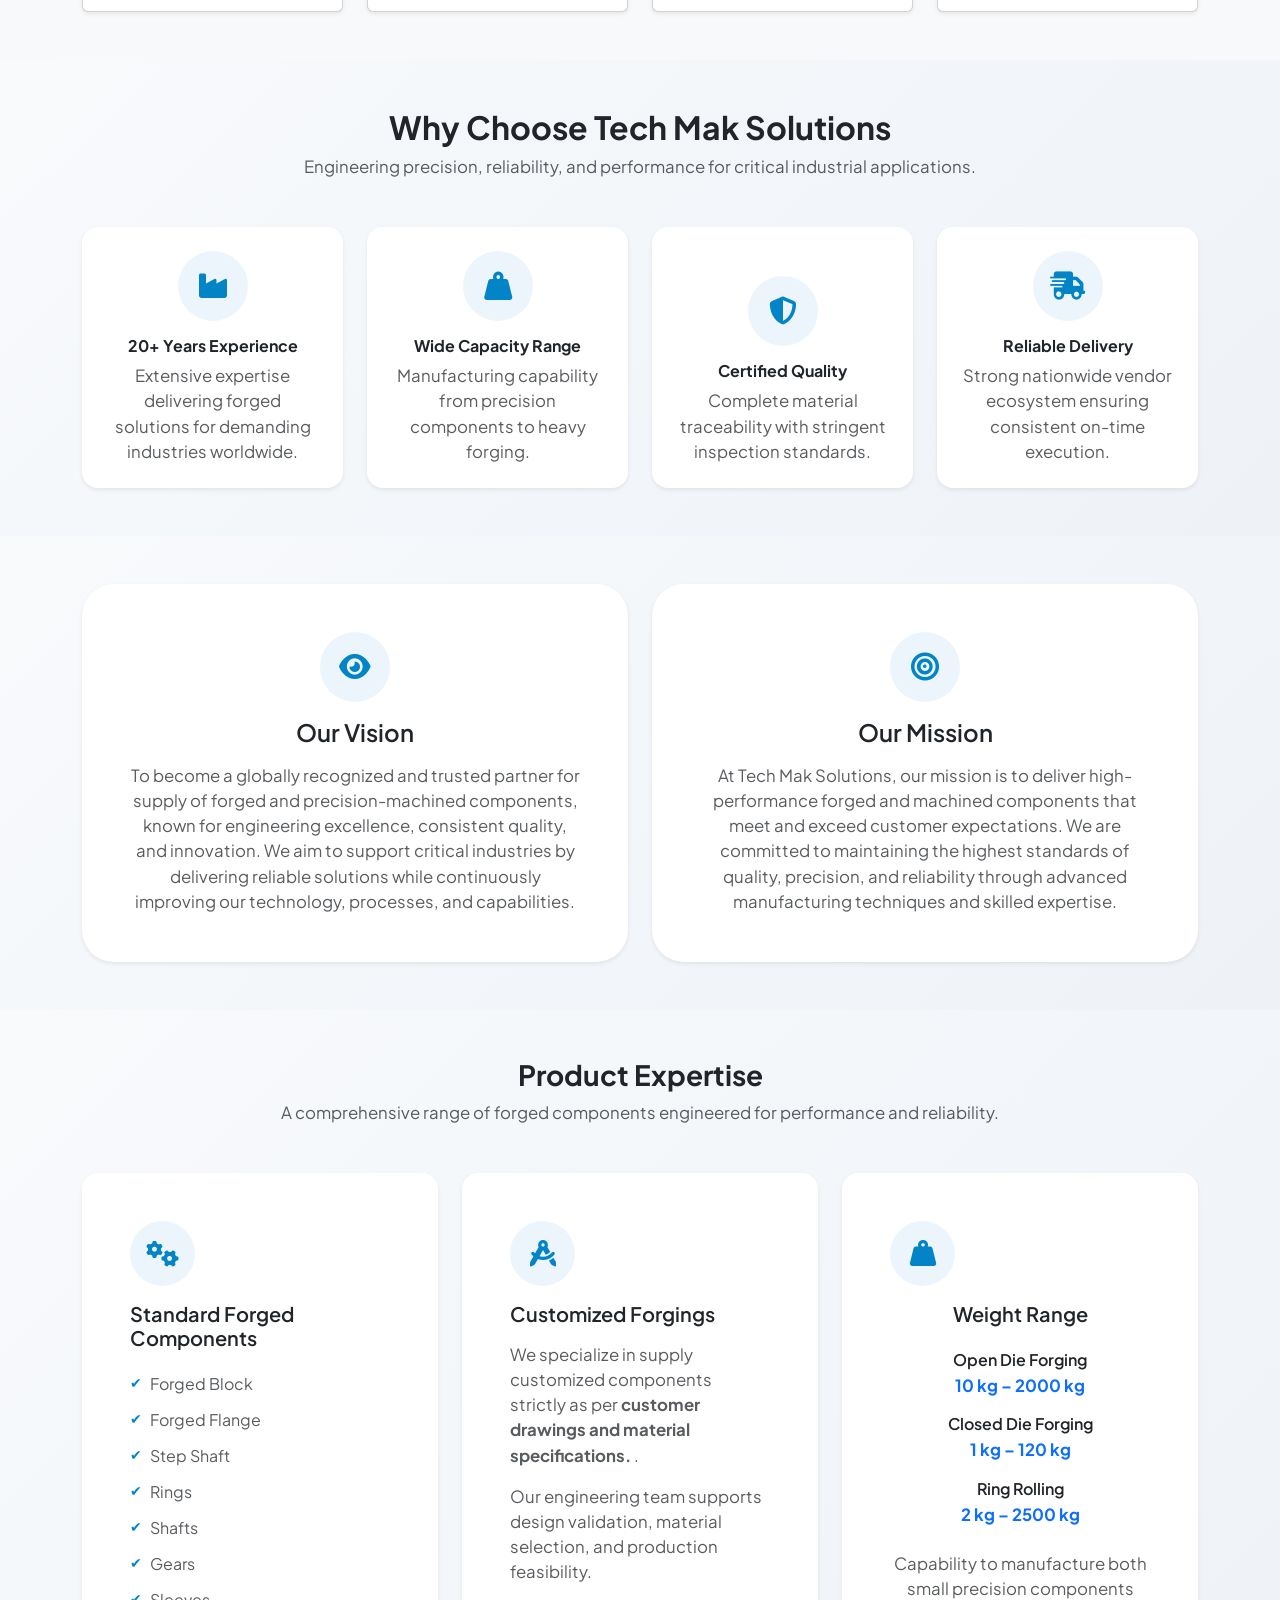
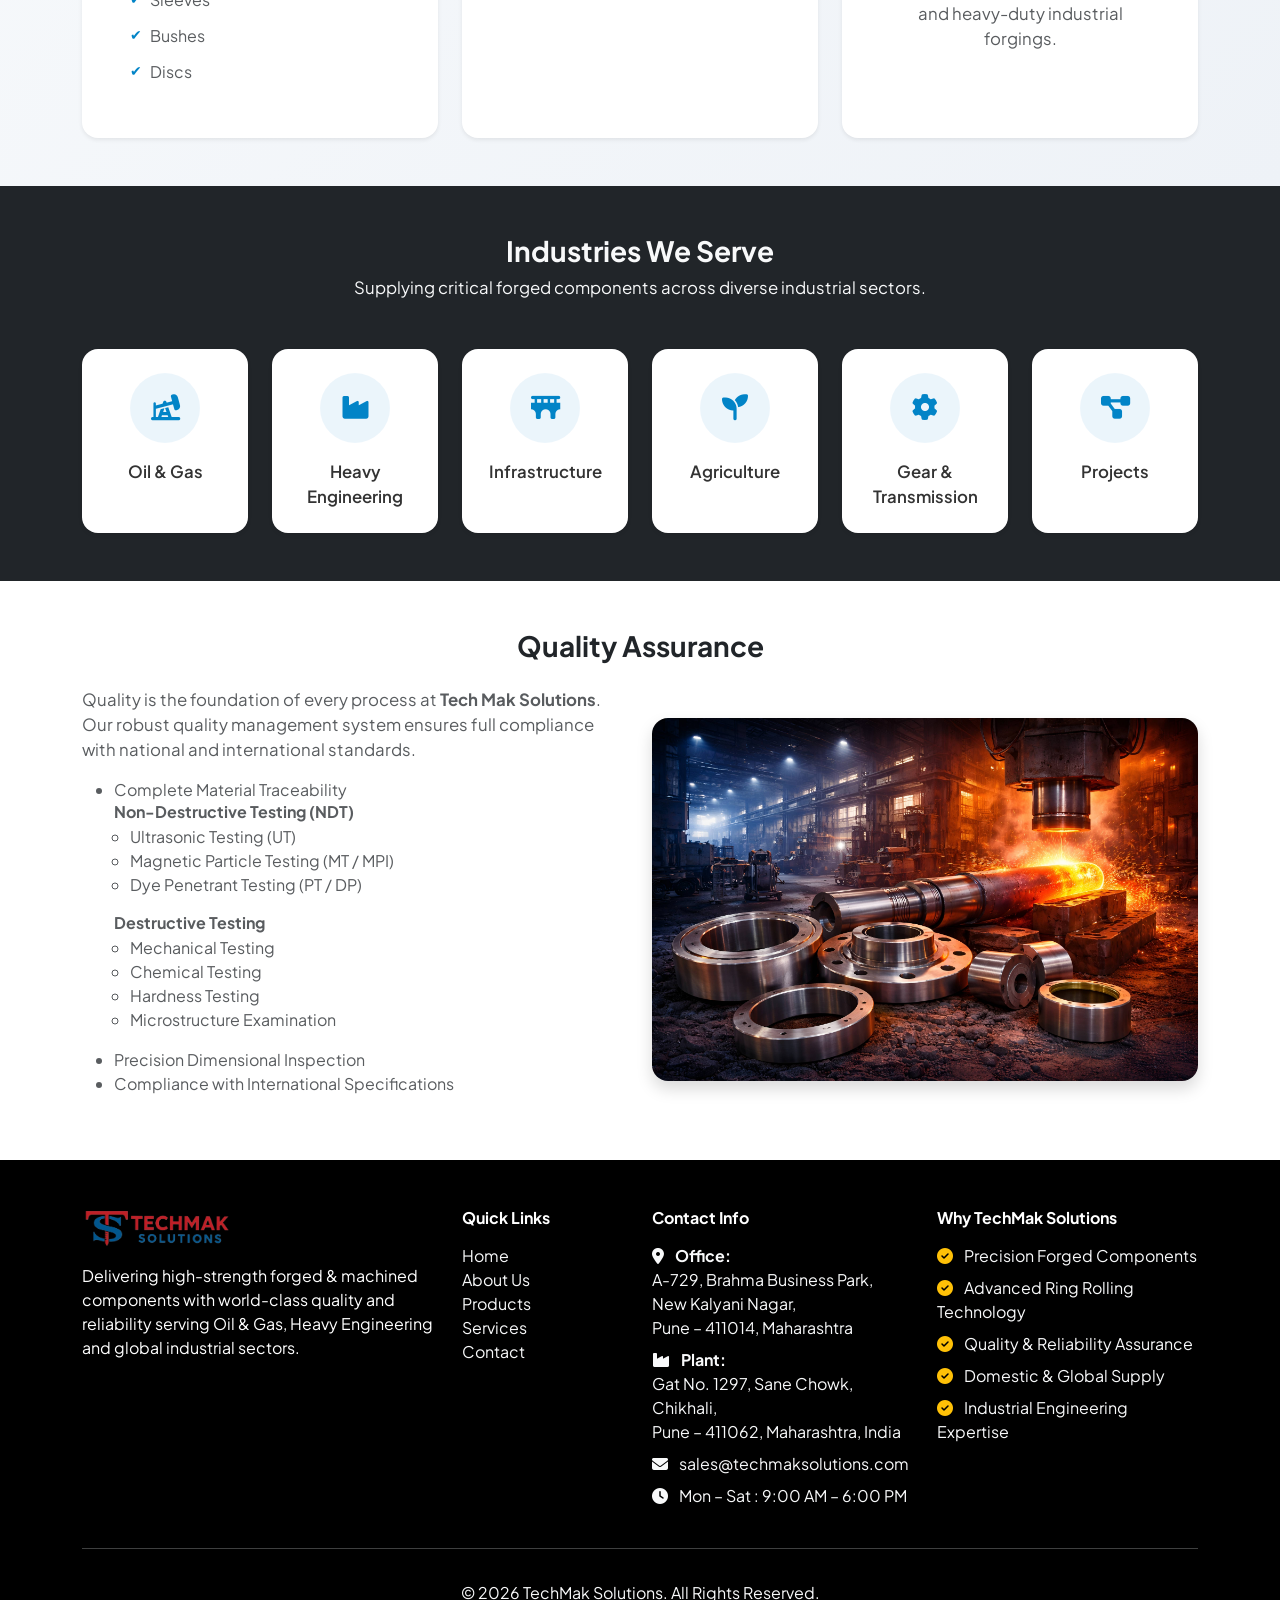
==== commit b51dda21: "About page updated" ====
--- a/about-us.html
+++ b/about-us.html
@@ -439,7 +439,7 @@
         <div class="container text-center py-2">
 
             <h1 class="display-4 fw-bold mb-3">
-                <span class="text" style="color: #C02029;">Forging Strength.</span><br>
+                <span class="text" style="color: #C02029;">Strength.</span><br>
                 <span class="text" style="color: #06588F;">Engineering Trust.</span>
             </h1>
 
